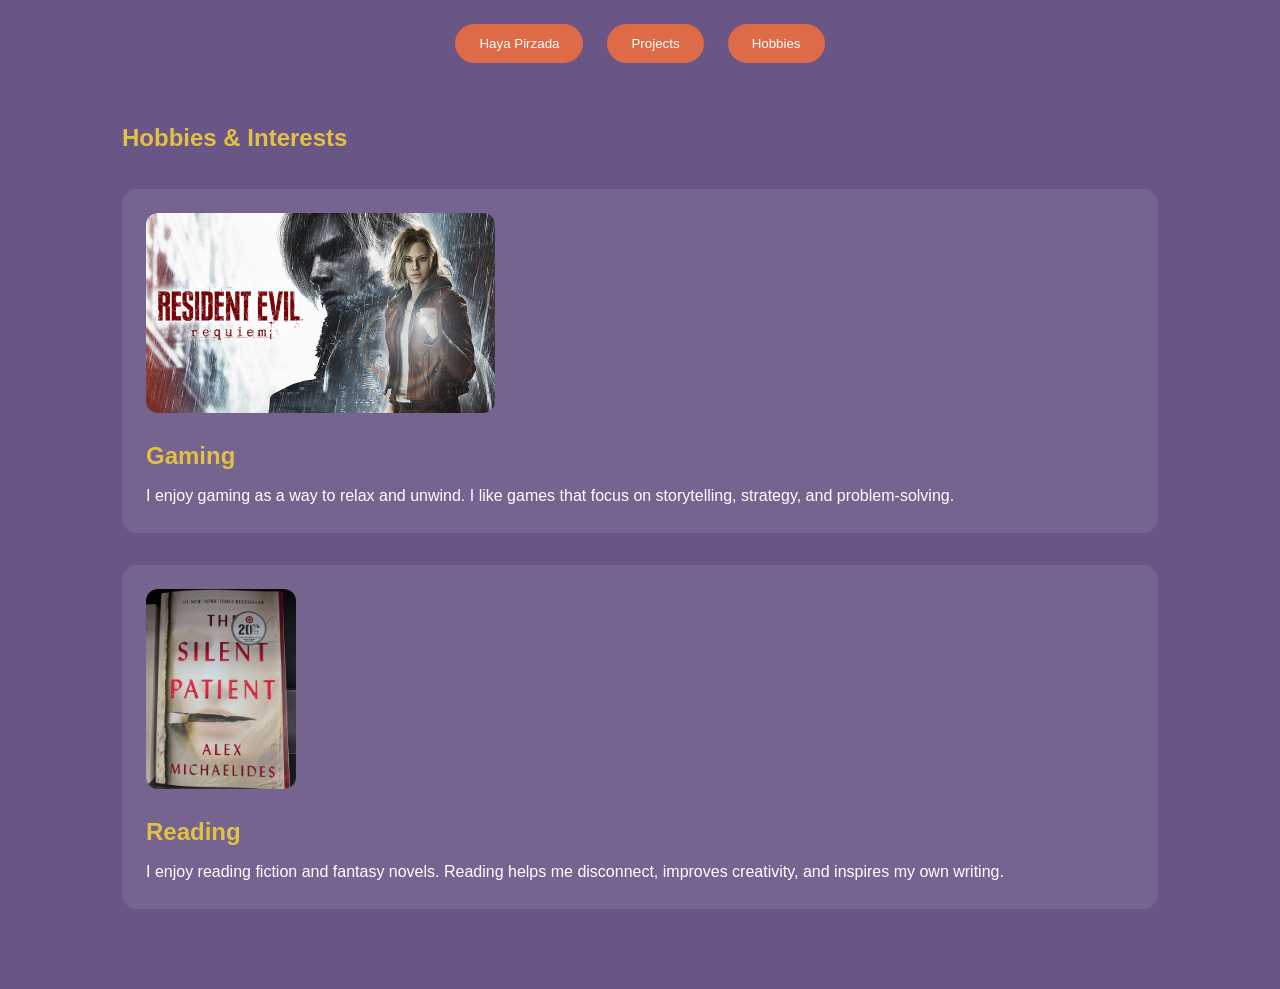
==== hobbies.html @ 83a53be0 "uploading project" ====
<!DOCTYPE html>
<html lang="en">
  <head>
    <meta charset="UTF-8" />
    <meta name="viewport" content="width=device-width, initial-scale=1.0" />
    <title>Hobbies</title>
    <link rel="stylesheet" href="css/styles.css" />
  </head>
  <body>
    <header>
      <button onclick="goHome()">Haya Pirzada</button>
      <button onclick="goProjects()">Projects</button>
      <button onclick="goHobbies()">Hobbies</button>
    </header>

    <main>
      <section class="hobbies">
        <h1>Hobbies & Interests</h1>

        <div class="hobby">
          <img src="/assets/Gaming.jpg" alt="Gaming" />
          <h2>Gaming</h2>
          <p>
            I enjoy gaming as a way to relax and unwind. I like games that focus
            on storytelling, strategy, and problem-solving.
          </p>
        </div>

        <div class="hobby">
          <img src="/assets/Reading.jpg" alt="Reading" />
          <h2>Reading</h2>
          <p>
            I enjoy reading fiction and fantasy novels. Reading helps me
            disconnect, improves creativity, and inspires my own writing.
          </p>
        </div>
      </section>
    </main>

    <script src="js/buttons.js"></script>
  </body>
</html>
---- css/styles.css ----
/* Reset default browser styling */
* {
  margin: 0;
  padding: 0;
  box-sizing: border-box;
  font-family: "Poppins", sans-serif;

  /* Color scheme */
  --bg-primary: #695686;
  --bg-secondary: #b07156;
  --font-color-primary: #ffffff;
  --font-color-secondary: #e2c044;
  --backup-color: #de6b48;
}

body {
  min-height: 100vh;
  background-color: var(--bg-primary);
  color: var(--font-color-primary);
  line-height: 1.6;
}

header {
  display: flex;
  justify-content: center;
  gap: 1.5rem;
  padding: 1.5rem;
}

header button {
  background-color: var(--backup-color);
  color: white;
  border: none;
  padding: 0.75rem 1.5rem;
  border-radius: 25px;
  cursor: pointer;

  transition: background-color 0.25s ease, transform 0.25s ease;
}

header button:hover {
  background-color: #e27a63;
  transform: translateY(-3px);
}

main {
  max-width: 1100px;
  margin: 0 auto;
  padding: 2rem;
}

section {
  margin-bottom: 3rem;
}

section h1 {
  color: var(--font-color-secondary);
  margin-bottom: 1rem;
}

.about-me p {
  max-width: 700px;
  margin-bottom: 1rem;
}

.skills {
  display: flex;
  gap: 2rem;
  margin: 3rem 0;
}

.skills .left {
  flex: 1;
}

.skills .right {
  flex: 2;
  display: grid;
  grid-template-columns: repeat(auto-fit, minmax(70px, 1fr));
  gap: 1.5rem;
}

.skills .item {
  background-color: rgba(255, 255, 255, 0.1);
  padding: 1.2rem;
  border-radius: 15px;
  text-align: center;
}

.skills .item i {
  font-size: 2.5rem;
  color: var(--font-color-secondary);
}

/*Projects Page */

.projects {
  margin-top: 2rem;
}

.project-card {
  display: flex;
  gap: 2rem;
  align-items: center;
  margin-bottom: 3rem;
  padding: 2rem;
  background-color: rgba(255, 255, 255, 0.08);
  border-radius: 20px;
}

.project-text {
  flex: 2;
}

.project-text h2 {
  color: var(--font-color-secondary);
  margin-bottom: 1rem;
}

.project-text ul {
  margin-left: 1.2rem;
}

.project-text li {
  margin-bottom: 0.6rem;
}

.project-image {
  flex: 1;
  text-align: center;
}

.project-image img {
  max-width: 100%;
  border-radius: 15px;
  box-shadow: 0 10px 25px rgba(0, 0, 0, 0.3);
}


@media (max-width: 768px) {
  .project-card {
    flex-direction: column;
  }

  .project-image {
    margin-top: 1rem;
  }

  .skills {
    flex-direction: column;
  }
}

/*Hobbies Page */

.hobbies h1 {
  color: var(--font-color-secondary);
  margin-bottom: 2rem;
}

.hobby {
  background-color: rgba(255, 255, 255, 0.08);
  padding: 1.5rem;
  border-radius: 15px;
  margin-bottom: 2rem;
}

.hobby img {
  max-width: 100%;
  max-height: 200px;
  border-radius: 12px;
  margin-bottom: 1rem;
}

.hobby h2 {
  color: var(--font-color-secondary);
  margin-bottom: 0.5rem;
}

.hobby p {
  color: var(--font-color-primary);
  line-height: 1.6;
}
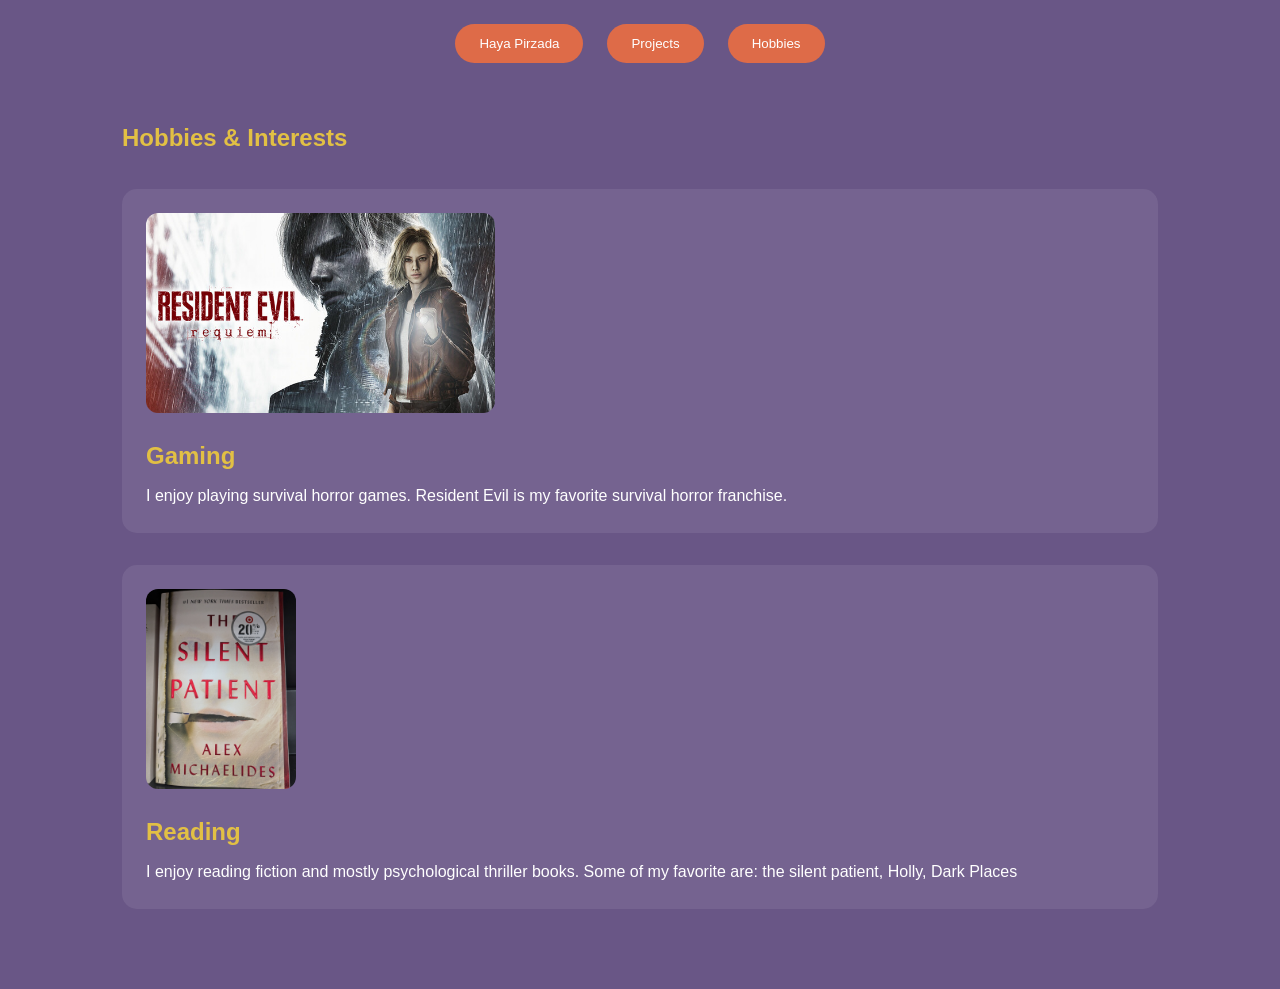
==== commit dc8f27e0: "fixing hobbies" ====
--- a/hobbies.html
+++ b/hobbies.html
@@ -21,8 +21,8 @@
           <img src="/assets/Gaming.jpg" alt="Gaming" />
           <h2>Gaming</h2>
           <p>
-            I enjoy gaming as a way to relax and unwind. I like games that focus
-            on storytelling, strategy, and problem-solving.
+            I enjoy playing survival horror games. Resident Evil is my favorite
+            survival horror franchise.
           </p>
         </div>
 
@@ -30,8 +30,8 @@
           <img src="/assets/Reading.jpg" alt="Reading" />
           <h2>Reading</h2>
           <p>
-            I enjoy reading fiction and fantasy novels. Reading helps me
-            disconnect, improves creativity, and inspires my own writing.
+            I enjoy reading fiction and mostly psychological thriller books.
+            Some of my favorite are: the silent patient, Holly, Dark Places
           </p>
         </div>
       </section>
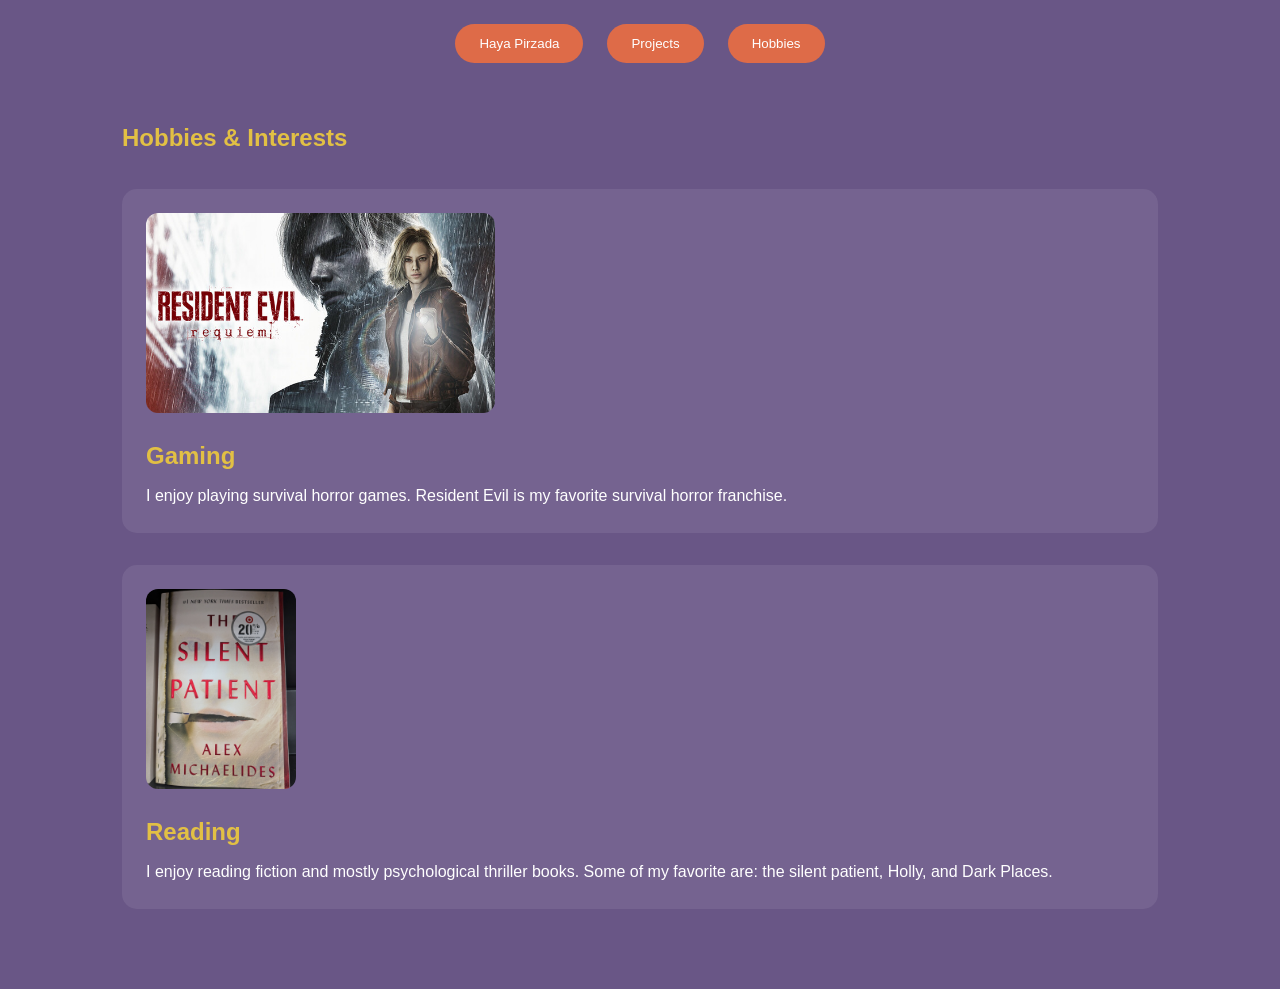
==== commit ca9ddfef: "fix text" ====
--- a/hobbies.html
+++ b/hobbies.html
@@ -18,7 +18,7 @@
         <h1>Hobbies & Interests</h1>
 
         <div class="hobby">
-          <img src="/assets/Gaming.jpg" alt="Gaming" />
+          <img src="assets/Gaming.jpg" alt="Gaming" />
           <h2>Gaming</h2>
           <p>
             I enjoy playing survival horror games. Resident Evil is my favorite
@@ -27,11 +27,11 @@
         </div>
 
         <div class="hobby">
-          <img src="/assets/Reading.jpg" alt="Reading" />
+          <img src="assets/Reading.jpg" alt="Reading" />
           <h2>Reading</h2>
           <p>
             I enjoy reading fiction and mostly psychological thriller books.
-            Some of my favorite are: the silent patient, Holly, Dark Places
+            Some of my favorite are: the silent patient, Holly, and Dark Places.
           </p>
         </div>
       </section>
